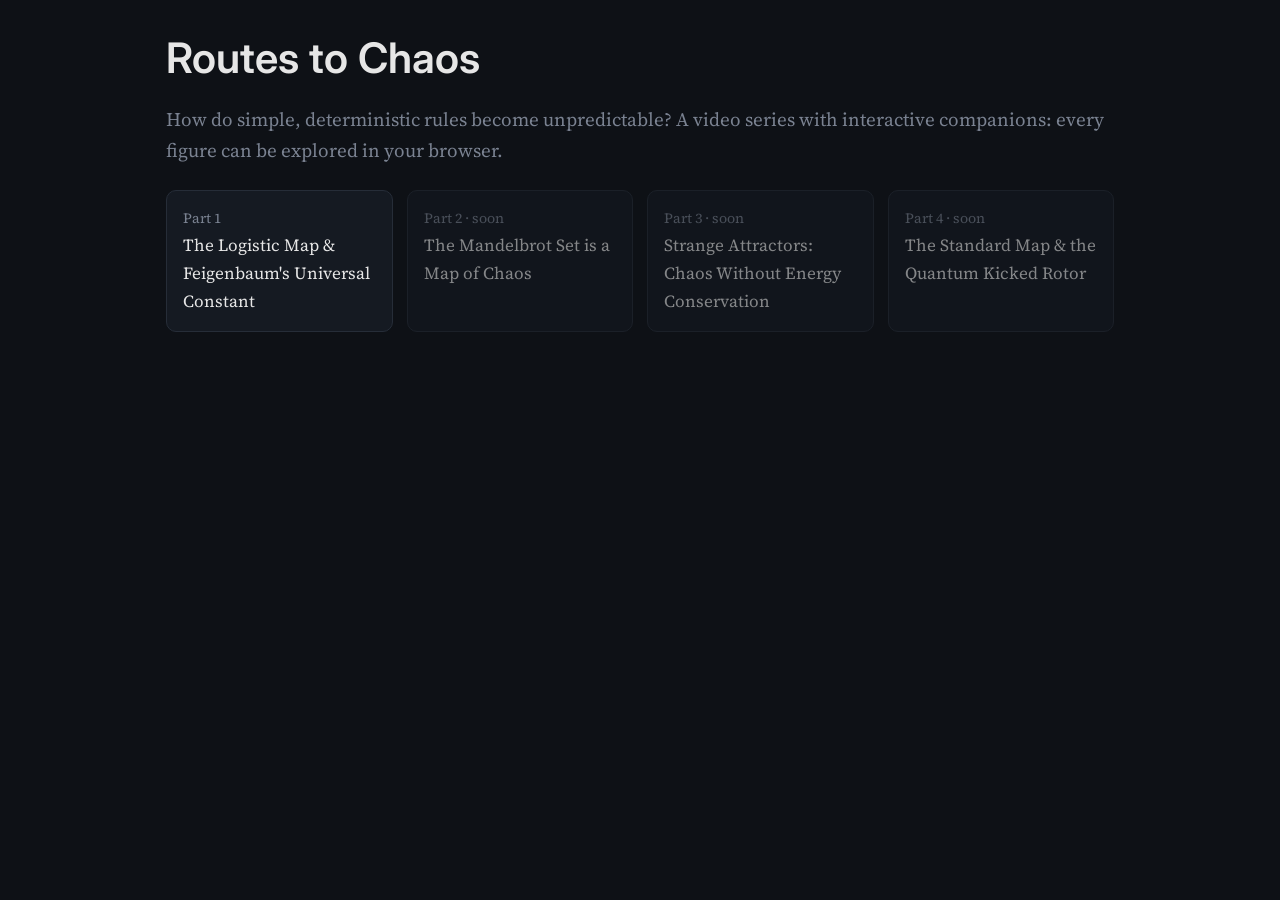
==== web/index.html @ 73181c03 "Episode 1: full narrated preview and interactive companion page - common/narrative.py: chapter tags " ====
<!doctype html>
<html lang="en">
<head>
<meta charset="utf-8"><meta name="viewport" content="width=device-width, initial-scale=1">
<title>Routes to Chaos</title>
<meta name="description" content="A video series and interactive explorations on how deterministic systems become chaotic.">
<link href="https://fonts.googleapis.com/css2?family=Inter:wght@400;500;600&family=Source+Serif+4:ital,wght@0,400;1,400&display=swap" rel="stylesheet">
<link rel="stylesheet" href="assets/style.css">
</head>
<body><main>
<h1>Routes to Chaos</h1>
<p class="lede">How do simple, deterministic rules become unpredictable? A video series with interactive
companions: every figure can be explored in your browser.</p>
<div class="cards">
  <a class="card" href="ep1/"><small>Part 1</small>The Logistic Map &amp; Feigenbaum's Universal Constant</a>
  <a class="card soon"><small>Part 2 · soon</small>The Mandelbrot Set is a Map of Chaos</a>
  <a class="card soon"><small>Part 3 · soon</small>Strange Attractors: Chaos Without Energy Conservation</a>
  <a class="card soon"><small>Part 4 · soon</small>The Standard Map &amp; the Quantum Kicked Rotor</a>
</div>
</main></body></html>
---- web/assets/style.css ----
:root {
  color-scheme: dark;
  --bg: #0E1116; --panel: #151a22; --fg: #E6E6E6; --muted: #7A8291; --line: #262d38;
  --map: #F2A541; --diag: #5DA9E9; --orbit: #E85D75; --stable: #6CCB8B; --accent: #C792EA;
}
* { box-sizing: border-box; }
html, body { margin: 0; background: var(--bg); color: var(--fg); }
body { font: 17px/1.65 "Source Serif 4", Georgia, serif; }
main { max-width: 980px; margin: 0 auto; padding: 32px 16px 96px; }
h1, h2, h3 { font-family: "Inter", system-ui, sans-serif; font-weight: 600; line-height: 1.25; }
h1 { font-size: clamp(28px, 5vw, 42px); margin: 0 0 8px; }
h2 { font-size: 24px; margin: 64px 0 8px; padding-top: 16px; border-top: 1px solid var(--line); }
h2 .num { color: var(--muted); font-weight: 400; margin-right: 8px; }
.lede { color: var(--muted); font-size: 19px; }
a { color: var(--diag); overflow-wrap: anywhere; }
.widget { background: var(--panel); border: 1px solid var(--line); border-radius: 10px; padding: 14px; margin: 20px 0; }
.row { display: flex; flex-wrap: wrap; gap: 14px; }
.row > * { flex: 1 1 300px; min-width: 0; }
canvas { width: 100%; display: block; border-radius: 6px; background: var(--bg); touch-action: none; }
.controls { display: flex; flex-wrap: wrap; gap: 10px 22px; align-items: center; margin-top: 10px;
  font: 14px system-ui, sans-serif; color: var(--muted); }
.controls label { display: flex; align-items: center; gap: 8px; }
.controls input[type=range] { width: 180px; accent-color: var(--map); }
.controls output, .readout b { color: var(--fg); font-variant-numeric: tabular-nums; }
button, select { font: 14px system-ui, sans-serif; background: #1d2430; color: var(--fg);
  border: 1px solid var(--line); border-radius: 6px; padding: 5px 10px; cursor: pointer; }
button:hover { border-color: var(--muted); }
.readout { font: 14px system-ui, sans-serif; color: var(--muted); margin-top: 8px; }
.ok { color: var(--stable) !important; } .bad { color: var(--orbit) !important; }
.hint { font: 13px system-ui, sans-serif; color: var(--muted); margin-top: 6px; }
table { border-collapse: collapse; width: 100%; font: 14px system-ui, sans-serif; font-variant-numeric: tabular-nums; }
th, td { text-align: right; padding: 4px 10px; border-bottom: 1px solid var(--line); }
th { color: var(--muted); font-weight: 500; }
td.acc { color: var(--accent); }
.tablewrap { overflow-x: auto; }
.key { background: #1a1630; border-left: 3px solid var(--accent); padding: 10px 14px; border-radius: 0 6px 6px 0; }
.video { aspect-ratio: 16/9; background: #000; border-radius: 10px; display: grid; place-items: center;
  color: var(--muted); font: 14px system-ui, sans-serif; }
.cards { display: grid; grid-template-columns: repeat(auto-fit, minmax(220px, 1fr)); gap: 14px; margin-top: 24px; }
.card { background: var(--panel); border: 1px solid var(--line); border-radius: 10px; padding: 16px; text-decoration: none; color: var(--fg); }
.card small { color: var(--muted); display: block; }
.card.soon { opacity: .55; pointer-events: none; }
nav.toc { font: 14px system-ui, sans-serif; color: var(--muted); display: flex; flex-wrap: wrap; gap: 4px 14px; margin-top: 12px; }
nav.toc a { color: var(--muted); white-space: nowrap; }
.katex { font-size: 1.05em; }
@media (max-width: 600px) { table { font-size: 12px; } th, td { padding: 3px 5px; } .controls input[type=range] { width: 130px; } }
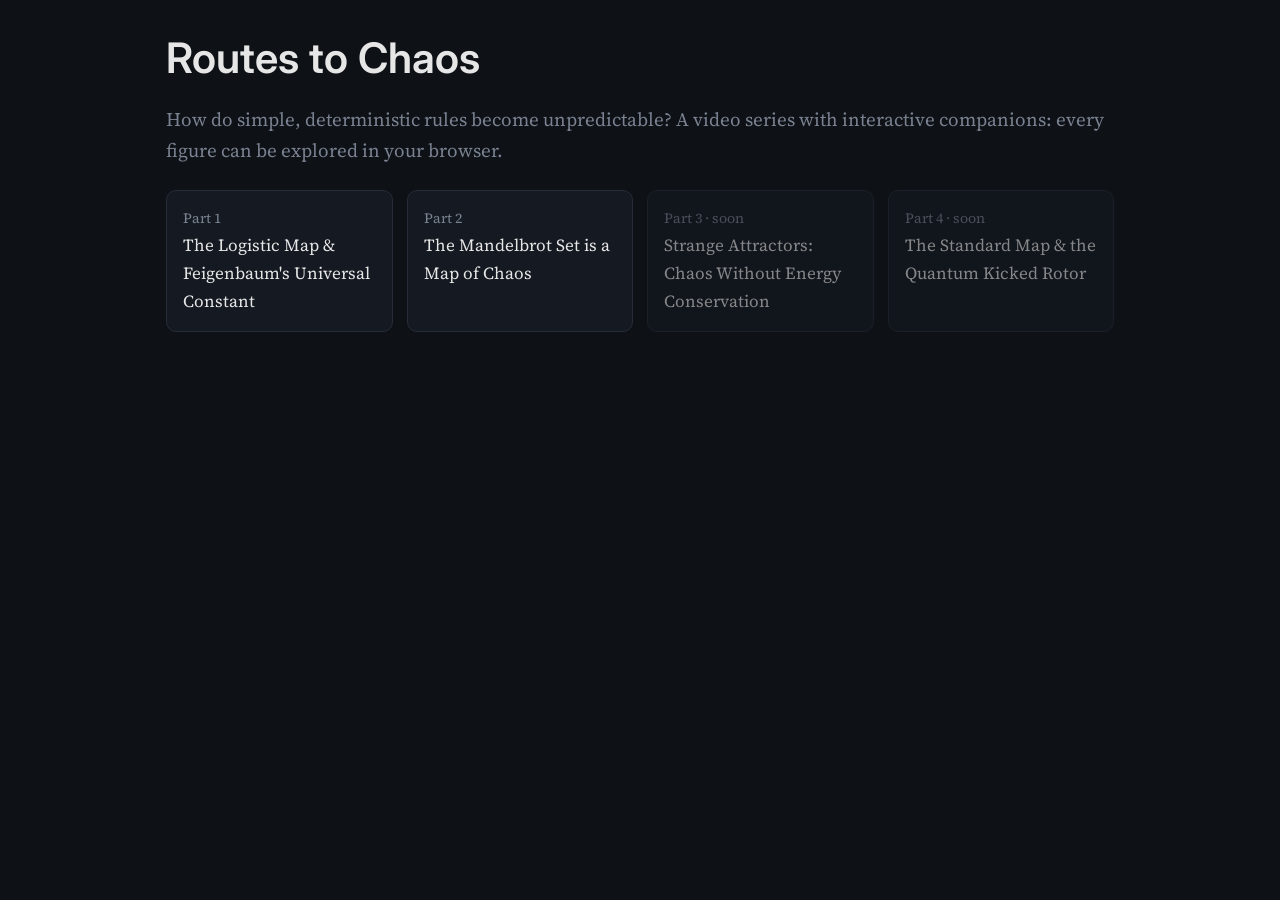
==== commit c0a342da: "Episode 2: full narrated preview and interactive Mandelbrot-Julia page - common/fractals.py: numba e" ====
--- a/web/index.html
+++ b/web/index.html
@@ -13,7 +13,7 @@
 companions: every figure can be explored in your browser.</p>
 <div class="cards">
   <a class="card" href="ep1/"><small>Part 1</small>The Logistic Map &amp; Feigenbaum's Universal Constant</a>
-  <a class="card soon"><small>Part 2 · soon</small>The Mandelbrot Set is a Map of Chaos</a>
+  <a class="card" href="ep2/"><small>Part 2</small>The Mandelbrot Set is a Map of Chaos</a>
   <a class="card soon"><small>Part 3 · soon</small>Strange Attractors: Chaos Without Energy Conservation</a>
   <a class="card soon"><small>Part 4 · soon</small>The Standard Map &amp; the Quantum Kicked Rotor</a>
 </div>
--- a/web/assets/style.css
+++ b/web/assets/style.css
@@ -34,7 +34,7 @@
 td.acc { color: var(--accent); }
 .tablewrap { overflow-x: auto; }
 .key { background: #1a1630; border-left: 3px solid var(--accent); padding: 10px 14px; border-radius: 0 6px 6px 0; }
-.video { aspect-ratio: 16/9; background: #000; border-radius: 10px; display: grid; place-items: center;
+.video { width: 100%; display: block; aspect-ratio: 16/9; background: #000; border-radius: 10px;
   color: var(--muted); font: 14px system-ui, sans-serif; }
 .cards { display: grid; grid-template-columns: repeat(auto-fit, minmax(220px, 1fr)); gap: 14px; margin-top: 24px; }
 .card { background: var(--panel); border: 1px solid var(--line); border-radius: 10px; padding: 16px; text-decoration: none; color: var(--fg); }
@@ -44,3 +44,9 @@
 nav.toc a { color: var(--muted); white-space: nowrap; }
 .katex { font-size: 1.05em; }
 @media (max-width: 600px) { table { font-size: 12px; } th, td { padding: 3px 5px; } .controls input[type=range] { width: 130px; } }
+.pair { display: flex; flex-wrap: wrap; gap: 12px; }
+.pair > .layer { flex: 1 1 300px; min-width: 0; position: relative; }
+.layer canvas { width: 100%; display: block; border-radius: 6px; }
+.layer canvas.ov { position: absolute; left: 0; top: 0; pointer-events: none; background: transparent; }
+#gallery button { margin: 0; }
+input[type=number] { background: #1d2430; color: var(--fg); border: 1px solid var(--line); border-radius: 6px; padding: 4px 6px; }
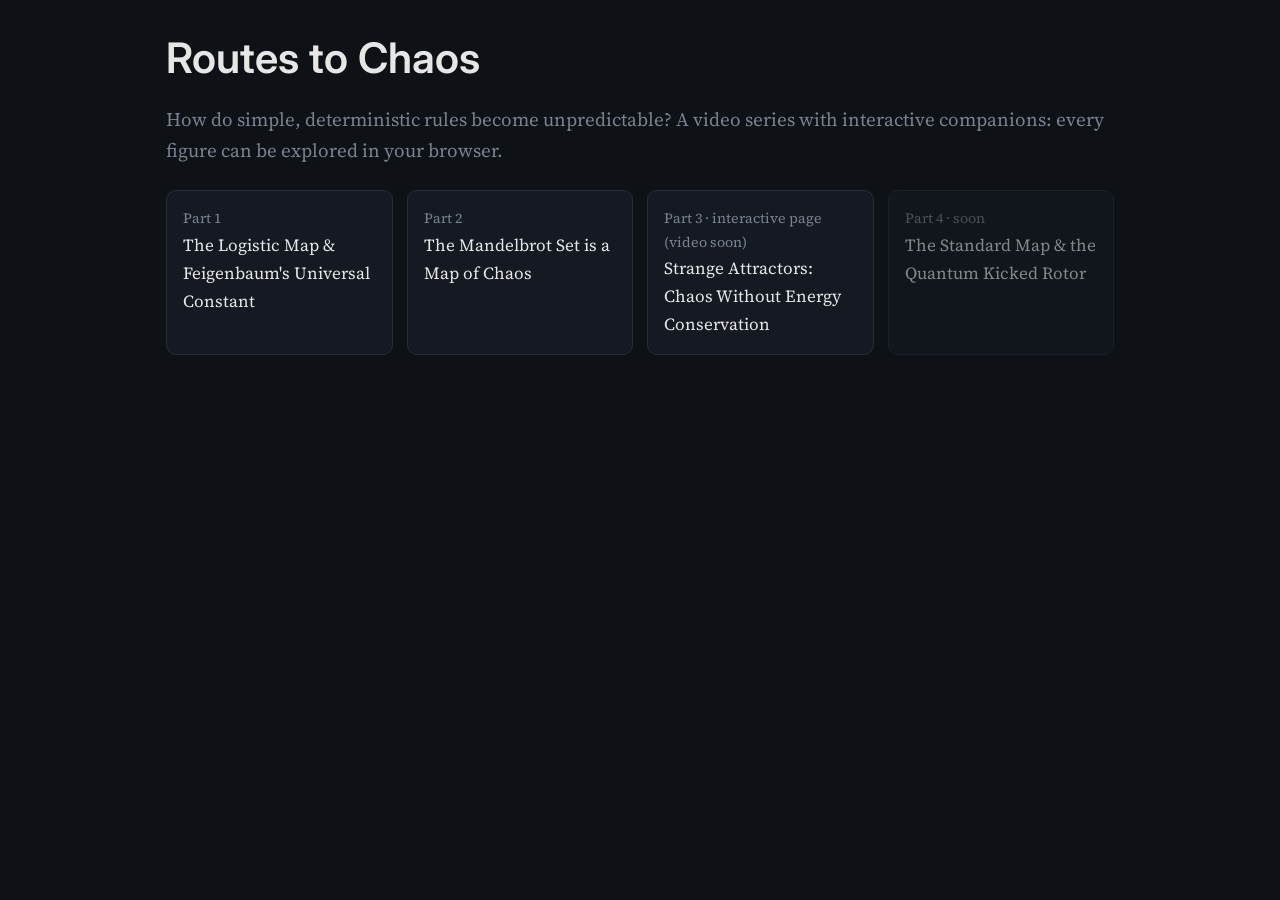
==== commit 1290f1a9: "Site: link Part 3 page Co-Authored-By: Claude Opus 5.5 <noreply@anthropic.com> Claude-Session: https" ====
--- a/web/index.html
+++ b/web/index.html
@@ -14,7 +14,7 @@
 <div class="cards">
   <a class="card" href="ep1/"><small>Part 1</small>The Logistic Map &amp; Feigenbaum's Universal Constant</a>
   <a class="card" href="ep2/"><small>Part 2</small>The Mandelbrot Set is a Map of Chaos</a>
-  <a class="card soon"><small>Part 3 · soon</small>Strange Attractors: Chaos Without Energy Conservation</a>
+  <a class="card" href="ep3/"><small>Part 3 · interactive page (video soon)</small>Strange Attractors: Chaos Without Energy Conservation</a>
   <a class="card soon"><small>Part 4 · soon</small>The Standard Map &amp; the Quantum Kicked Rotor</a>
 </div>
 </main></body></html>
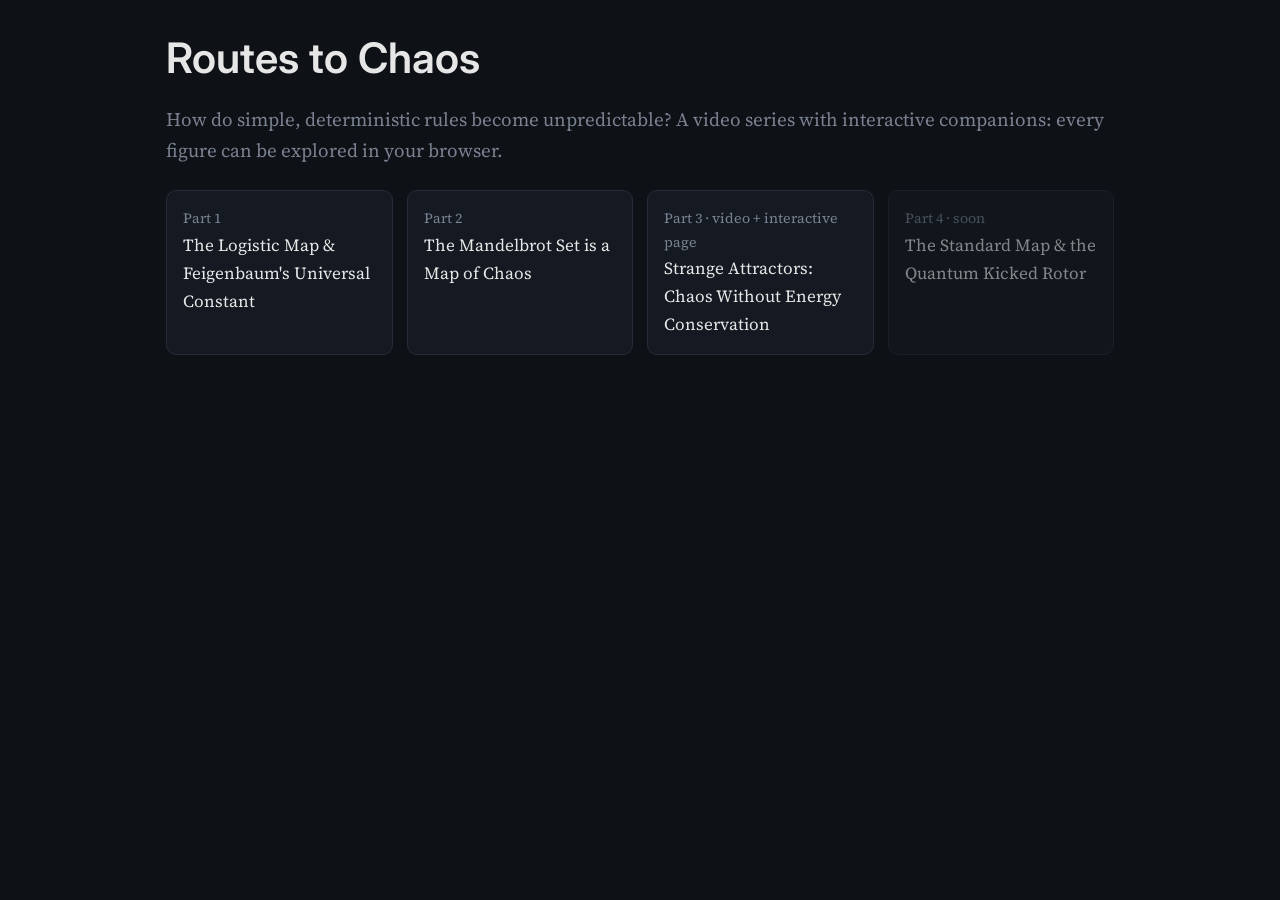
==== commit 788457cf: "Ep3: 1080p video and poster on the site Co-Authored-By: Claude Opus 5.5 <noreply@anthropic.com> Clau" ====
--- a/web/index.html
+++ b/web/index.html
@@ -14,7 +14,7 @@
 <div class="cards">
   <a class="card" href="ep1/"><small>Part 1</small>The Logistic Map &amp; Feigenbaum's Universal Constant</a>
   <a class="card" href="ep2/"><small>Part 2</small>The Mandelbrot Set is a Map of Chaos</a>
-  <a class="card" href="ep3/"><small>Part 3 · interactive page (video soon)</small>Strange Attractors: Chaos Without Energy Conservation</a>
+  <a class="card" href="ep3/"><small>Part 3 · video + interactive page</small>Strange Attractors: Chaos Without Energy Conservation</a>
   <a class="card soon"><small>Part 4 · soon</small>The Standard Map &amp; the Quantum Kicked Rotor</a>
 </div>
 </main></body></html>
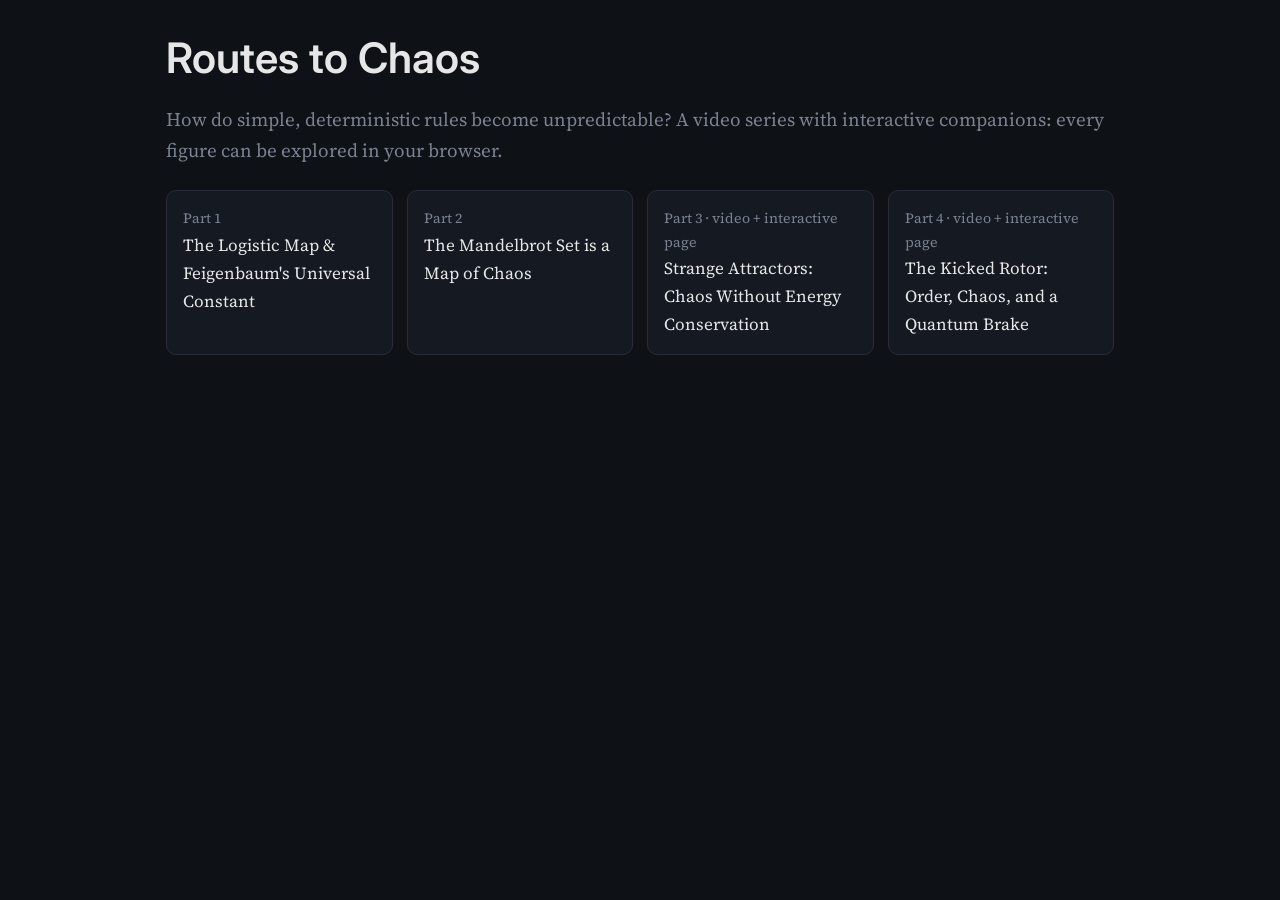
==== commit 65288219: "Ep4: standard map / quantum kicked rotor computations, scenes and interactive page Co-Authored-By: C" ====
--- a/web/index.html
+++ b/web/index.html
@@ -15,6 +15,6 @@
   <a class="card" href="ep1/"><small>Part 1</small>The Logistic Map &amp; Feigenbaum's Universal Constant</a>
   <a class="card" href="ep2/"><small>Part 2</small>The Mandelbrot Set is a Map of Chaos</a>
   <a class="card" href="ep3/"><small>Part 3 · video + interactive page</small>Strange Attractors: Chaos Without Energy Conservation</a>
-  <a class="card soon"><small>Part 4 · soon</small>The Standard Map &amp; the Quantum Kicked Rotor</a>
+  <a class="card" href="ep4/"><small>Part 4 · video + interactive page</small>The Kicked Rotor: Order, Chaos, and a Quantum Brake</a>
 </div>
 </main></body></html>
